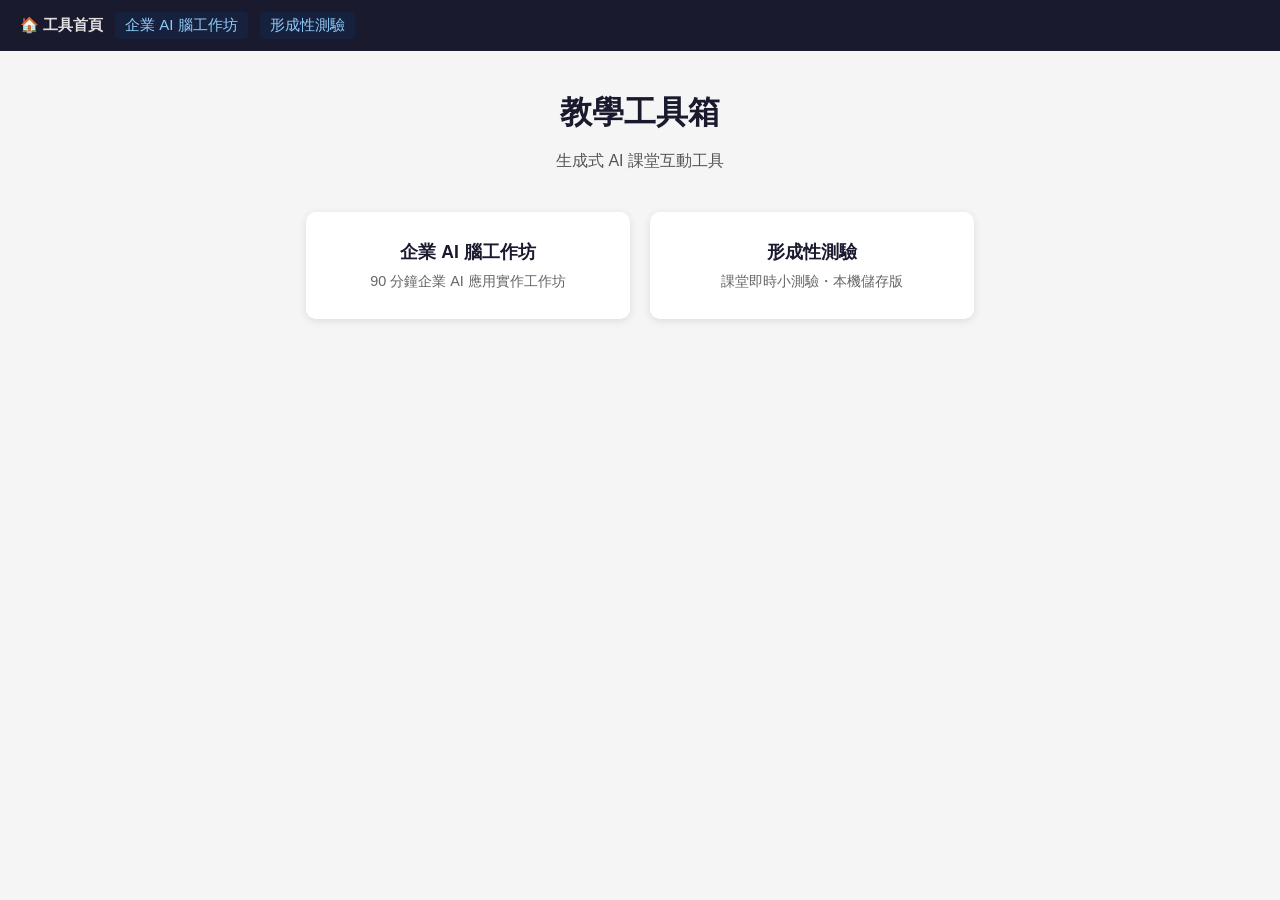
==== index.html @ 0e9ae767 "新增：形成性測驗工具（本機儲存版），並更新首頁與導覽列" ====
<!DOCTYPE html>
<html lang="zh-Hant">
<head>
  <meta charset="UTF-8">
  <meta name="viewport" content="width=device-width, initial-scale=1.0">
  <title>教學工具首頁</title>
  <style>
    body { margin: 0; font-family: sans-serif; background: #f5f5f5; }
    h1 { text-align: center; margin: 40px 0 10px; color: #1a1a2e; font-size: 2rem; }
    p.subtitle { text-align: center; color: #555; margin-bottom: 40px; }
    .grid { display: flex; flex-wrap: wrap; gap: 20px; justify-content: center; padding: 0 20px 40px; }
    .card {
      background: #fff; border-radius: 10px; box-shadow: 0 2px 8px rgba(0,0,0,.1);
      padding: 28px 32px; width: 260px; text-align: center; text-decoration: none; color: inherit;
      transition: transform .15s, box-shadow .15s;
    }
    .card:hover { transform: translateY(-4px); box-shadow: 0 6px 18px rgba(0,0,0,.15); }
    .card h2 { font-size: 1.1rem; margin: 0 0 8px; color: #1a1a2e; }
    .card p { font-size: .9rem; color: #666; margin: 0; }
  </style>
</head>
<body>
  <script src="nav.js"></script>
  <h1>教學工具箱</h1>
  <p class="subtitle">生成式 AI 課堂互動工具</p>
  <div class="grid">
    <a class="card" href="enterprise-ai-brain.html">
      <h2>企業 AI 腦工作坊</h2>
      <p>90 分鐘企業 AI 應用實作工作坊</p>
    </a>
    <a class="card" href="formative-quiz.html">
      <h2>形成性測驗</h2>
      <p>課堂即時小測驗・本機儲存版</p>
    </a>
  </div>
</body>
</html>
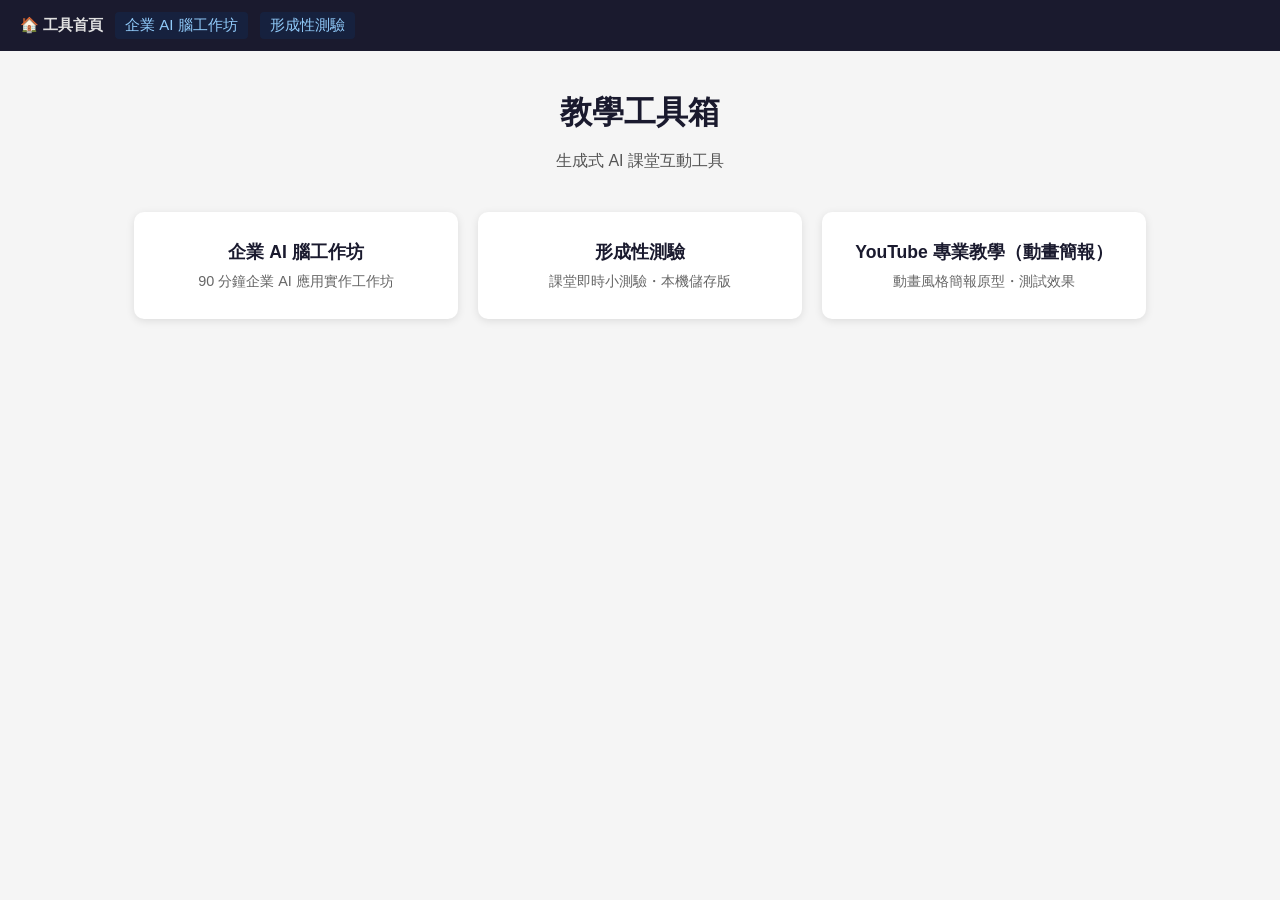
==== commit 58e3d846: "新增動畫風格簡報製作原型（YouTube 專業教學）" ====
--- a/index.html
+++ b/index.html
@@ -32,6 +32,10 @@
       <h2>形成性測驗</h2>
       <p>課堂即時小測驗・本機儲存版</p>
     </a>
+    <a class="card" href="youtube-slides/index.html">
+      <h2>YouTube 專業教學（動畫簡報）</h2>
+      <p>動畫風格簡報原型・測試效果</p>
+    </a>
   </div>
 </body>
 </html>
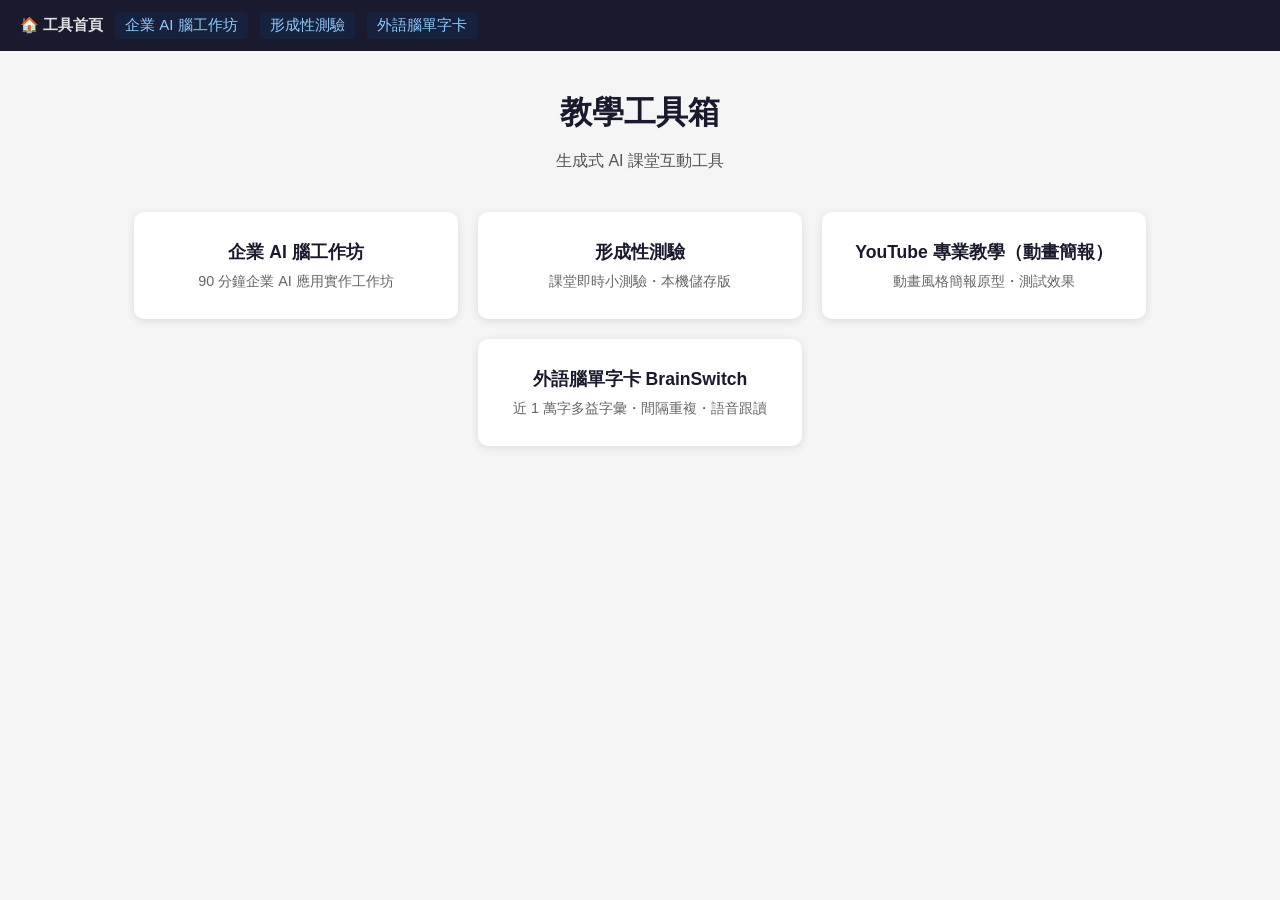
==== commit 7f7d2834: "新增外語腦單字卡連結，改為連到獨立 repo 單字卡工具已獨立為 draiagent/brainswitch-vocab（含完整 README 與 教學文件），首頁與導覽列改為連到其 GitHub P" ====
--- a/index.html
+++ b/index.html
@@ -36,6 +36,10 @@
       <h2>YouTube 專業教學（動畫簡報）</h2>
       <p>動畫風格簡報原型・測試效果</p>
     </a>
+    <a class="card" href="https://draiagent.github.io/brainswitch-vocab/">
+      <h2>外語腦單字卡 BrainSwitch</h2>
+      <p>近 1 萬字多益字彙・間隔重複・語音跟讀</p>
+    </a>
   </div>
 </body>
 </html>
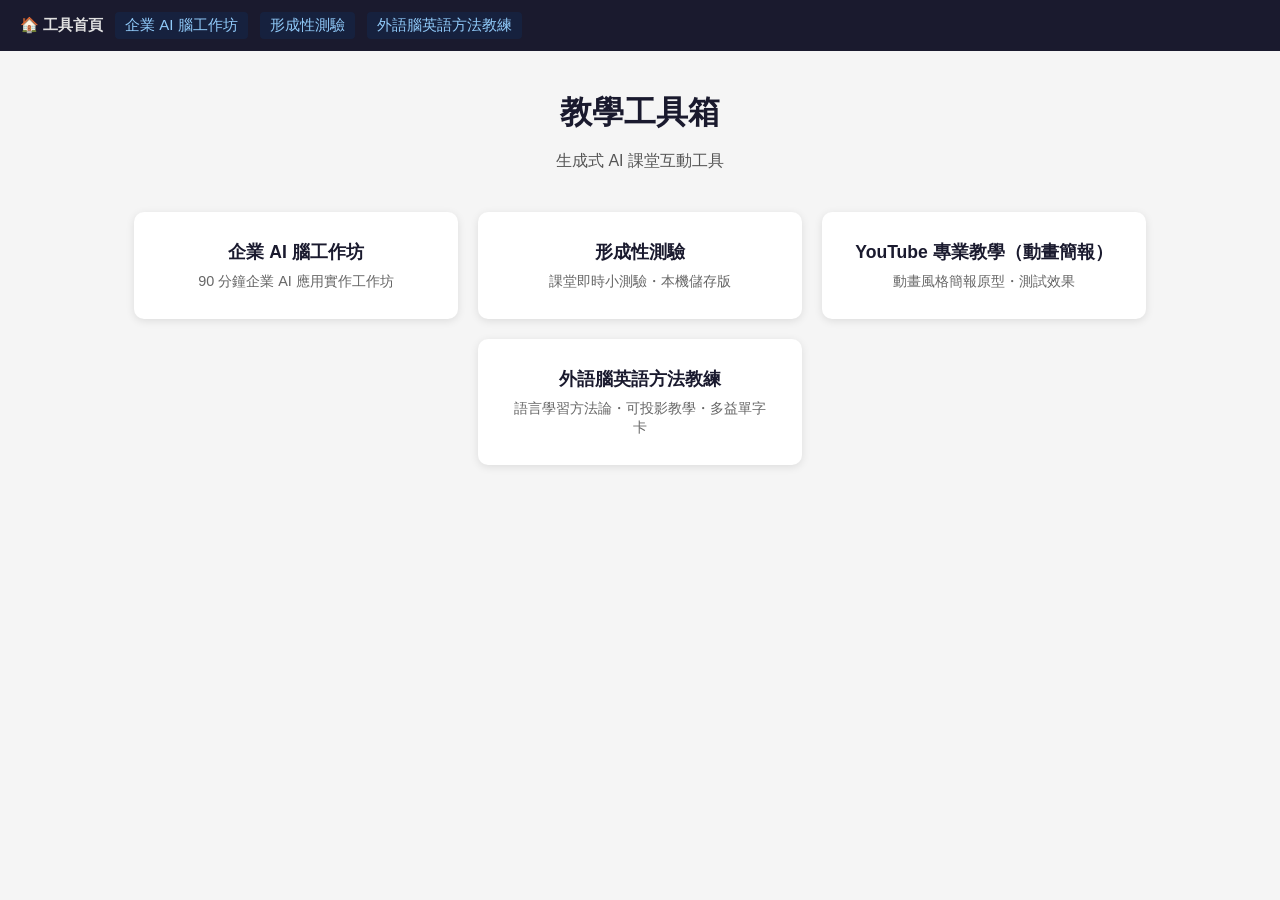
==== commit a153e525: "更新外語腦英語方法教練連結與名稱 單字卡 repo 已更名為 brainswitch-english-method-coach，首頁卡片與 導覽列同步更新網址與名稱。  Co-Authored-By:" ====
--- a/index.html
+++ b/index.html
@@ -36,9 +36,9 @@
       <h2>YouTube 專業教學（動畫簡報）</h2>
       <p>動畫風格簡報原型・測試效果</p>
     </a>
-    <a class="card" href="https://draiagent.github.io/brainswitch-vocab/">
-      <h2>外語腦單字卡 BrainSwitch</h2>
-      <p>近 1 萬字多益字彙・間隔重複・語音跟讀</p>
+    <a class="card" href="https://draiagent.github.io/brainswitch-english-method-coach/">
+      <h2>外語腦英語方法教練</h2>
+      <p>語言學習方法論・可投影教學・多益單字卡</p>
     </a>
   </div>
 </body>
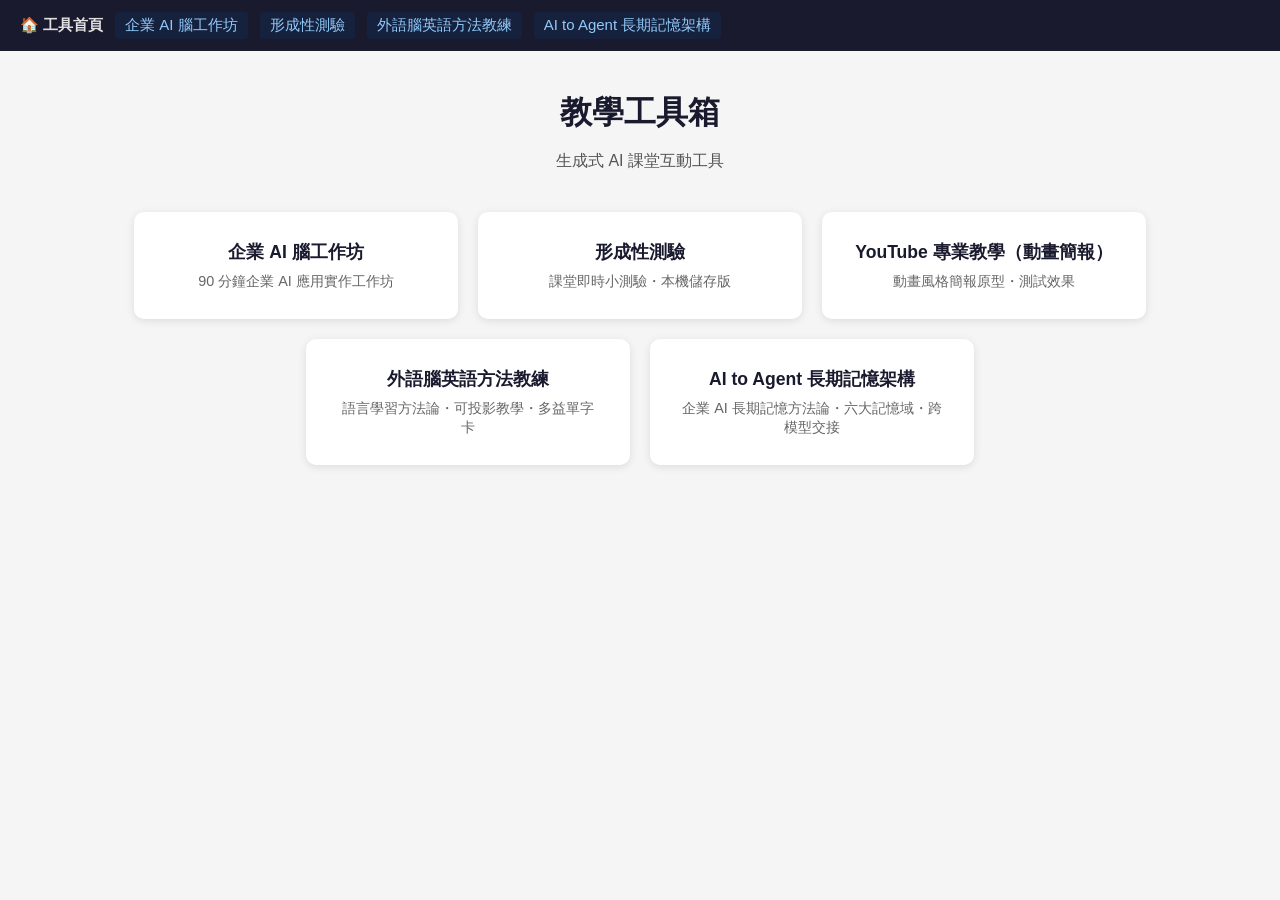
==== commit cb14338d: "新增 AI to Agent 長期記憶架構連結，更新首頁與導覽列" ====
--- a/index.html
+++ b/index.html
@@ -40,6 +40,10 @@
       <h2>外語腦英語方法教練</h2>
       <p>語言學習方法論・可投影教學・多益單字卡</p>
     </a>
+    <a class="card" href="https://github.com/draiagent/ai-to-agent-memory">
+      <h2>AI to Agent 長期記憶架構</h2>
+      <p>企業 AI 長期記憶方法論・六大記憶域・跨模型交接</p>
+    </a>
   </div>
 </body>
 </html>
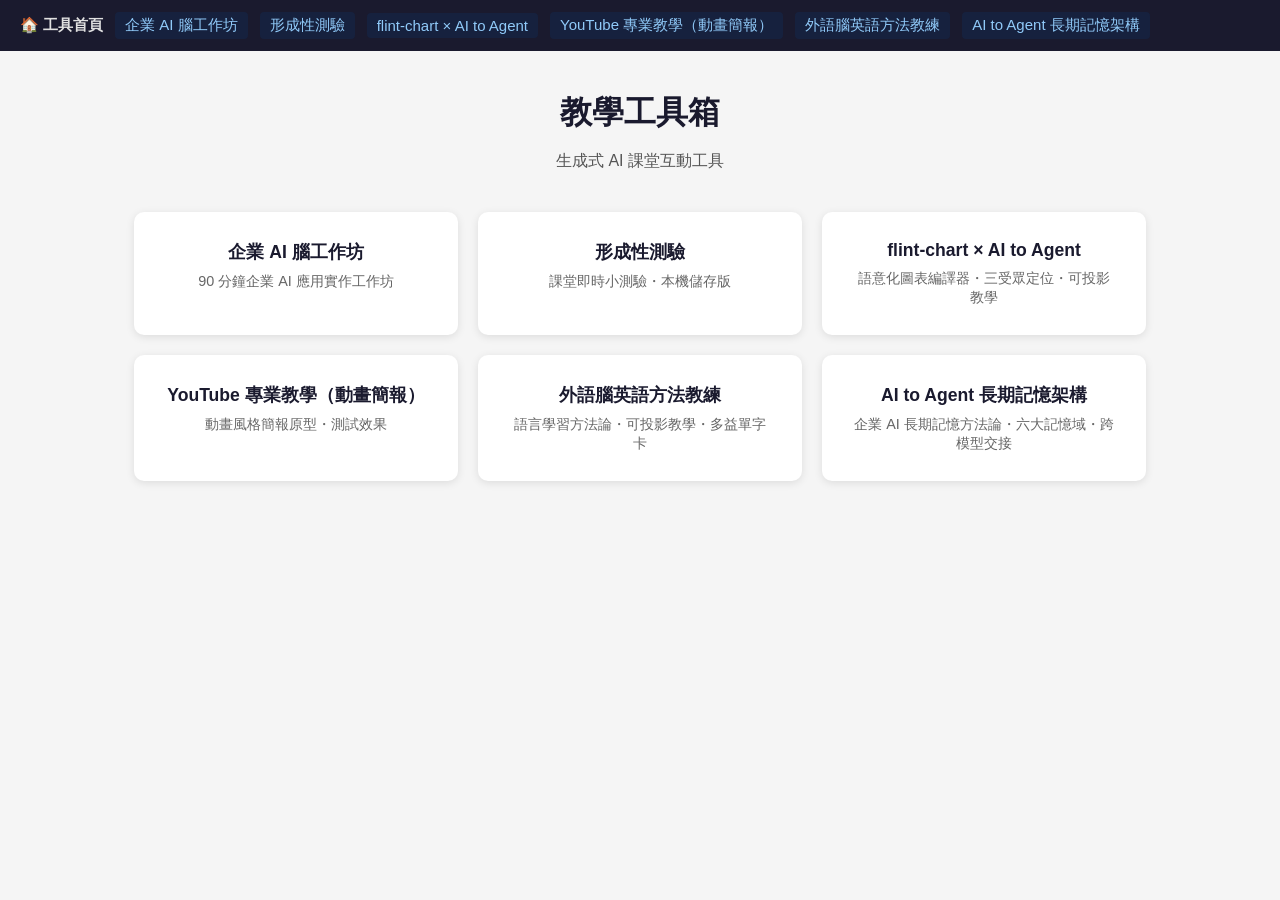
==== commit ab5a5ecb: "新增 flint-chart × AI to Agent 投影示範頁 - 新增 flint-chart-demo.html：10 張可投影投影片，講解語意化圖表編譯器、三受眾定位、Agent 工具設計" ====
--- a/index.html
+++ b/index.html
@@ -32,6 +32,10 @@
       <h2>形成性測驗</h2>
       <p>課堂即時小測驗・本機儲存版</p>
     </a>
+    <a class="card" href="flint-chart-demo.html">
+      <h2>flint-chart × AI to Agent</h2>
+      <p>語意化圖表編譯器・三受眾定位・可投影教學</p>
+    </a>
     <a class="card" href="youtube-slides/index.html">
       <h2>YouTube 專業教學（動畫簡報）</h2>
       <p>動畫風格簡報原型・測試效果</p>
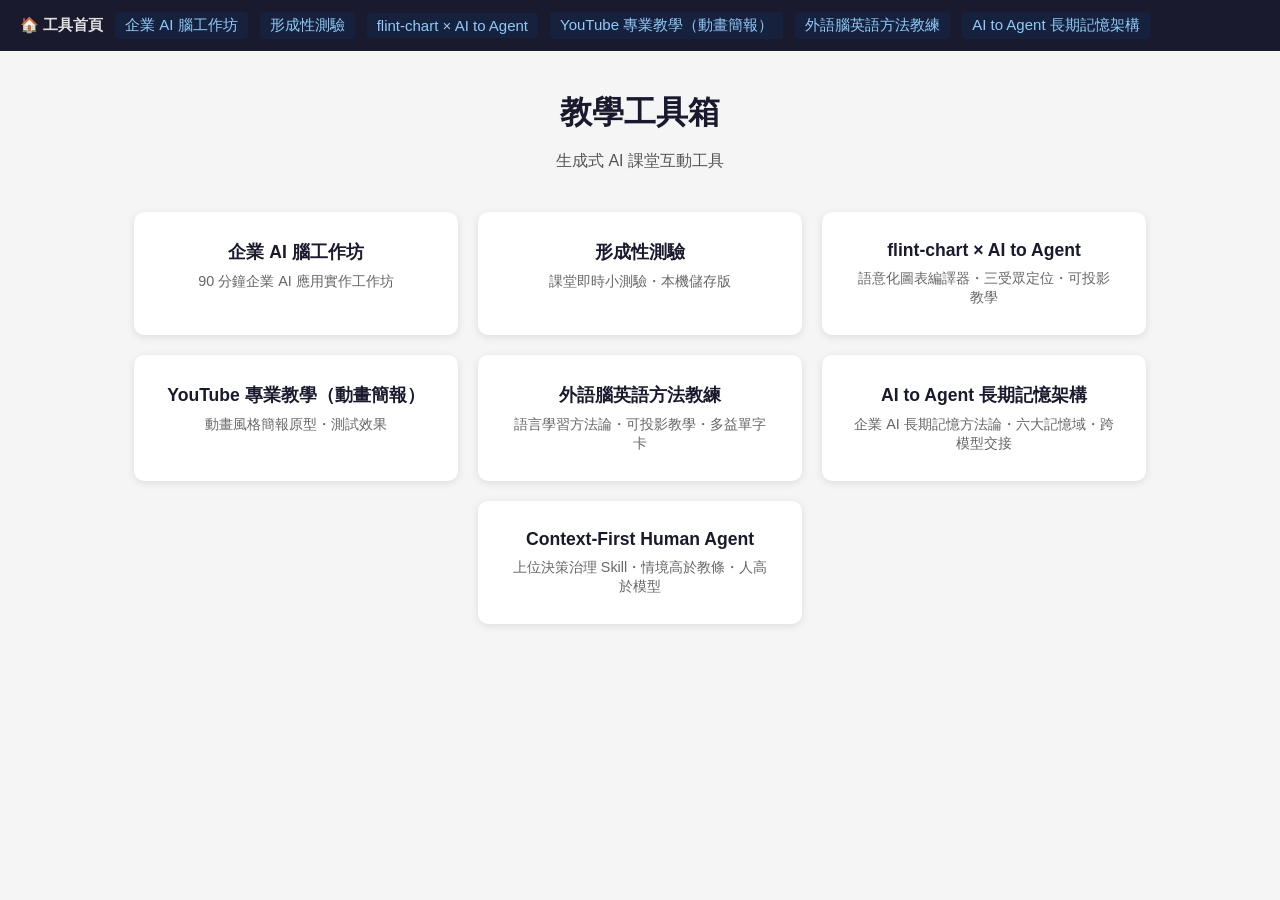
==== commit 3c71ca0e: "首頁新增 Context-First Human Agent skill 連結 Co-Authored-By: Claude Sonnet 5 <noreply@anthropic.com>" ====
--- a/index.html
+++ b/index.html
@@ -48,6 +48,10 @@
       <h2>AI to Agent 長期記憶架構</h2>
       <p>企業 AI 長期記憶方法論・六大記憶域・跨模型交接</p>
     </a>
+    <a class="card" href="https://github.com/draiagent/ai-to-agent-custom-skill">
+      <h2>Context-First Human Agent</h2>
+      <p>上位決策治理 Skill・情境高於教條・人高於模型</p>
+    </a>
   </div>
 </body>
 </html>
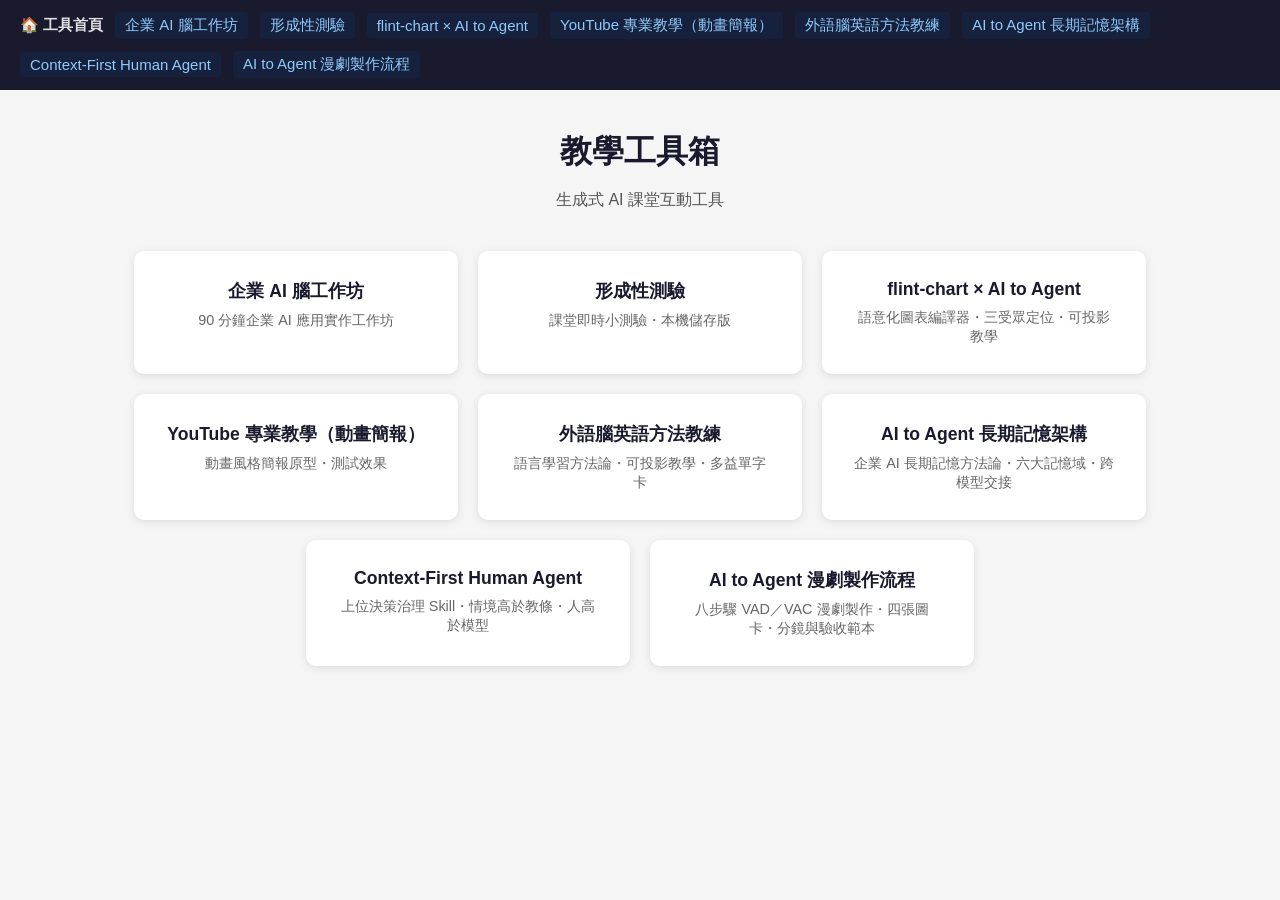
==== commit 144f917f: "首頁與導覽列新增 AI to Agent 漫劇製作流程連結 Co-Authored-By: Claude Sonnet 5 <noreply@anthropic.com>" ====
--- a/index.html
+++ b/index.html
@@ -52,6 +52,10 @@
       <h2>Context-First Human Agent</h2>
       <p>上位決策治理 Skill・情境高於教條・人高於模型</p>
     </a>
+    <a class="card" href="https://github.com/draiagent/ai-to-agent-comic-drama-production">
+      <h2>AI to Agent 漫劇製作流程</h2>
+      <p>八步驟 VAD／VAC 漫劇製作・四張圖卡・分鏡與驗收範本</p>
+    </a>
   </div>
 </body>
 </html>
